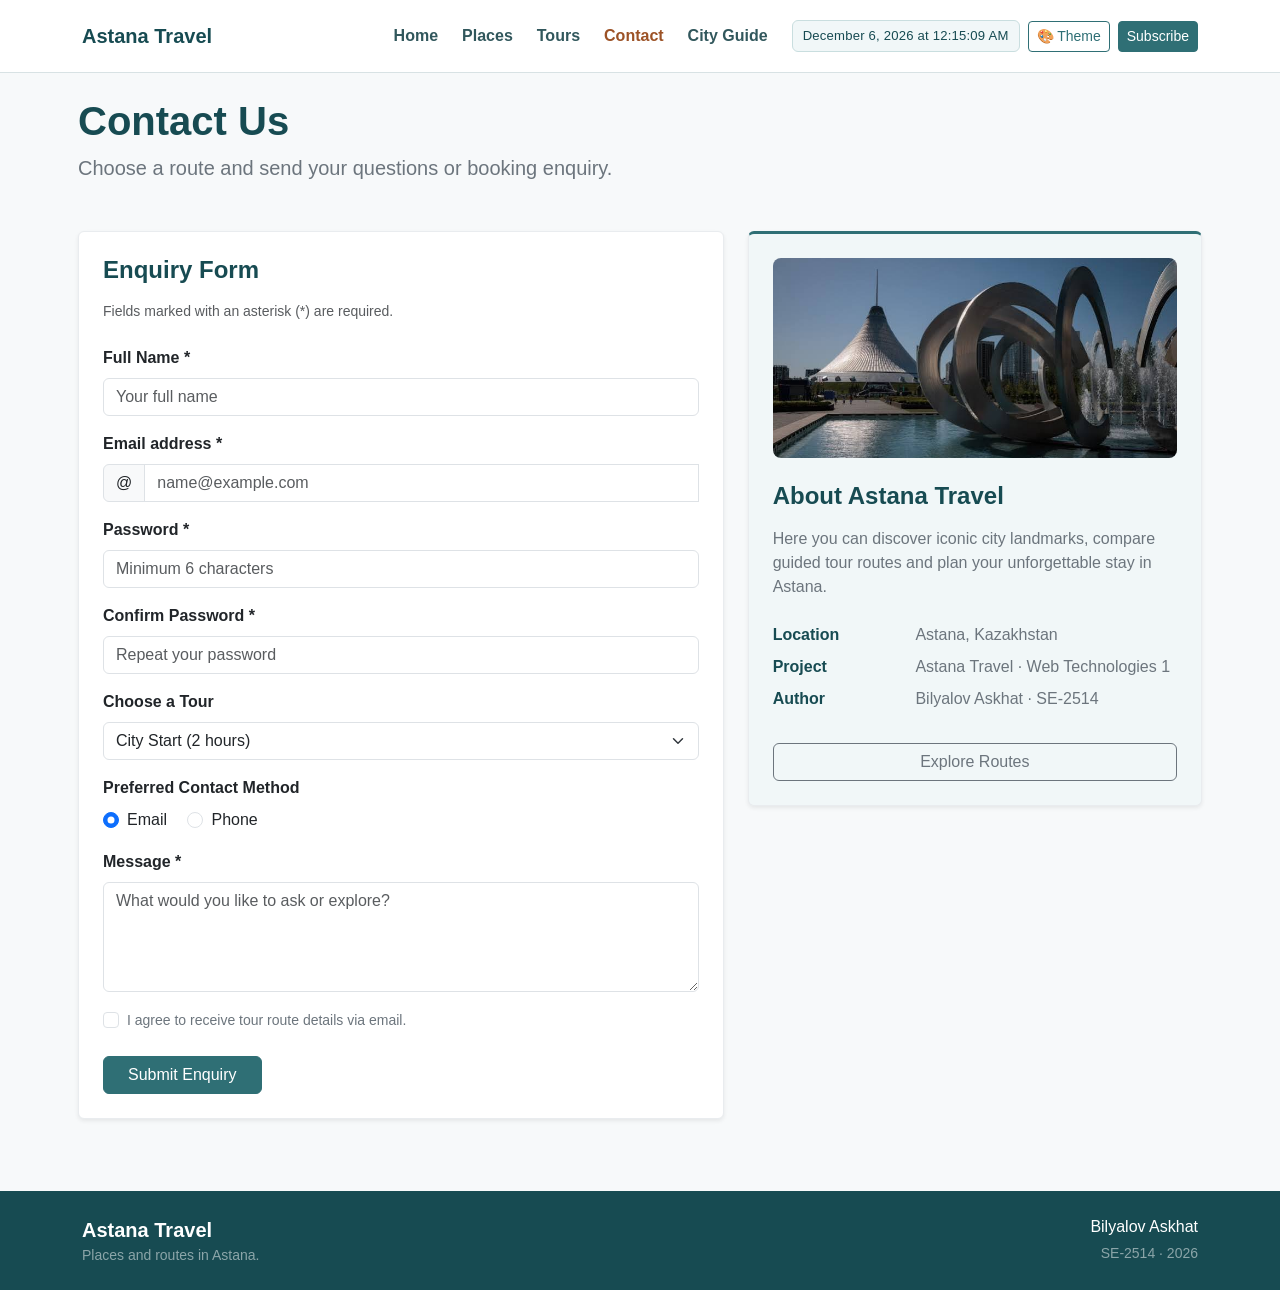
==== contact.html @ 49707ef2 "Complete Assignment 4" ====
<!doctype html>
<html lang="en">
  <head>
    <meta charset="UTF-8" />
    <meta name="viewport" content="width=device-width, initial-scale=1.0" />
    <meta name="description" content="Places to visit and walking routes in Astana." />
    <title>Contact | Astana Travel</title>
    <link href="https://cdn.jsdelivr.net/npm/bootstrap@5.3.3/dist/css/bootstrap.min.css" rel="stylesheet" />
    <link rel="stylesheet" href="css/style.css" />
  </head>
  <body>
    <header>
      <nav class="navbar navbar-expand-lg navbar-light bg-white py-3 custom-navbar">
        <div class="container">
          <a class="navbar-brand fw-bold text-teal" href="index.html">Astana Travel</a>
          <button
            class="navbar-toggler border-0"
            type="button"
            data-bs-toggle="collapse"
            data-bs-target="#mainNav"
            aria-controls="mainNav"
            aria-expanded="false"
            aria-label="Toggle navigation"
          >
            <span class="navbar-toggler-icon"></span>
          </button>
          <div class="collapse navbar-collapse" id="mainNav">
            <ul class="navbar-nav ms-auto mb-2 mb-lg-0 gap-lg-2">
              <li class="nav-item">
                <a class="nav-link fw-semibold" href="index.html">Home</a>
              </li>
              <li class="nav-item">
                <a class="nav-link fw-semibold" href="places.html">Places</a>
              </li>
              <li class="nav-item">
                <a class="nav-link fw-semibold" href="prices.html">Tours</a>
              </li>
              <li class="nav-item">
                <a class="nav-link active fw-semibold" aria-current="page" href="contact.html">Contact</a>
              </li>
              <li class="nav-item">
                <a class="nav-link fw-semibold" href="media-queries.html">City Guide</a>
              </li>
            </ul>
            <div class="d-flex flex-wrap align-items-center gap-2 mt-2 mt-lg-0 ms-lg-3">
              <span id="currentDateTime" class="datetime-badge">Loading date & time...</span>
              <button id="changeBgBtn" type="button" class="btn btn-sm btn-outline-teal" title="Toggle background color">🎨 Theme</button>
              <button id="openModalBtn" type="button" class="btn btn-sm btn-teal">Subscribe</button>
            </div>
          </div>
        </div>
      </nav>
    </header>

    <main class="container py-4 px-sm-2">
      <section class="mb-5">
        <h1 class="display-6 fw-bold text-teal mb-2">Contact Us</h1>
        <p class="text-secondary lead">Choose a route and send your questions or booking enquiry.</p>
      </section>

      <div class="row g-4">
        <section class="col-lg-7 col-12" id="enquiry">
          <div class="card shadow-sm border-light-subtle p-4">
            <h2 class="h4 fw-bold text-teal mb-3">Enquiry Form</h2>
            <p class="small text-muted mb-4">Fields marked with an asterisk (*) are required.</p>

            <form id="contact-form" action="contact.html#form-result" method="get" novalidate>
              <div class="mb-3">
                <label for="name" class="form-label fw-semibold">Full Name *</label>
                <input
                  id="name"
                  type="text"
                  class="form-control"
                  placeholder="Your full name"
                  autocomplete="name"
                  maxlength="80"
                />
                <div class="invalid-feedback">Name is required.</div>
              </div>

              <div class="mb-3">
                <label for="email" class="form-label fw-semibold">Email address *</label>
                <div class="input-group">
                  <span class="input-group-text bg-light">@</span>
                  <input
                    id="email"
                    type="email"
                    class="form-control"
                    placeholder="name@example.com"
                    autocomplete="email"
                  />
                  <div class="invalid-feedback">Please enter a valid email address.</div>
                </div>
              </div>

              <div class="mb-3">
                <label for="password" class="form-label fw-semibold">Password *</label>
                <input
                  id="password"
                  type="password"
                  class="form-control"
                  placeholder="Minimum 6 characters"
                  autocomplete="new-password"
                />
                <div class="invalid-feedback">Password must be at least 6 characters long.</div>
              </div>

              <div class="mb-3">
                <label for="confirmPassword" class="form-label fw-semibold">Confirm Password *</label>
                <input
                  id="confirmPassword"
                  type="password"
                  class="form-control"
                  placeholder="Repeat your password"
                  autocomplete="new-password"
                />
                <div class="invalid-feedback">Passwords do not match.</div>
              </div>

              <div class="mb-3">
                <label for="tour" class="form-label fw-semibold">Choose a Tour</label>
                <select id="tour" class="form-select">
                  <option selected>City Start (2 hours)</option>
                  <option>Culture Day (4 hours)</option>
                  <option>Full Astana (6 hours)</option>
                </select>
              </div>

              <div class="mb-3">
                <label class="form-label fw-semibold d-block">Preferred Contact Method</label>
                <div class="form-check form-check-inline">
                  <input class="form-check-input" type="radio" name="contactPref" id="prefEmail" value="email" checked />
                  <label class="form-check-label" for="prefEmail">Email</label>
                </div>
                <div class="form-check form-check-inline">
                  <input class="form-check-input" type="radio" name="contactPref" id="prefPhone" value="phone" />
                  <label class="form-check-label" for="prefPhone">Phone</label>
                </div>
              </div>

              <div class="mb-3">
                <label for="message" class="form-label fw-semibold">Message *</label>
                <textarea
                  id="message"
                  class="form-control"
                  rows="4"
                  placeholder="What would you like to ask or explore?"
                  maxlength="1000"
                ></textarea>
                <div class="invalid-feedback">Message is required.</div>
              </div>

              <div class="form-check mb-4">
                <input class="form-check-input" type="checkbox" id="consent" />
                <label class="form-check-label small text-secondary" for="consent">
                  I agree to receive tour route details via email.
                </label>
                <div class="invalid-feedback">You must agree before submitting.</div>
              </div>

              <button class="btn btn-teal px-4" type="submit">Submit Enquiry</button>
            </form>

            <div class="form-result alert alert-success mt-4" id="form-result">
              <h3 class="h5 alert-heading fw-bold mb-1">Details Checked</h3>
              <p class="mb-2">Thank you! Your enquiry has been received successfully.</p>
              <a href="contact.html#enquiry" class="btn btn-outline-success btn-sm">Submit another enquiry</a>
            </div>
          </div>
        </section>

        <aside class="col-lg-5 col-12" id="about">
          <div class="card sidebar-card shadow-sm border-light-subtle p-4 bg-light-mint">
            <img src="images/contact.jpeg" alt="Sculpture in Astana" class="img-fluid rounded-3 mb-4 object-fit-cover contact-aside-img" />
            <h2 class="h4 fw-bold text-teal mb-3">About Astana Travel</h2>
            <p class="text-secondary mb-4">
              Here you can discover iconic city landmarks, compare guided tour routes and plan your unforgettable stay in Astana.
            </p>
            <dl class="row mb-4">
              <dt class="col-sm-4 text-teal">Location</dt>
              <dd class="col-sm-8 text-secondary">Astana, Kazakhstan</dd>
              <dt class="col-sm-4 text-teal">Project</dt>
              <dd class="col-sm-8 text-secondary">Astana Travel · Web Technologies 1</dd>
              <dt class="col-sm-4 text-teal">Author</dt>
              <dd class="col-sm-8 text-secondary">Bilyalov Askhat · SE-2514</dd>
            </dl>
            <a href="prices.html" class="btn btn-outline-secondary w-100">Explore Routes</a>
          </div>
        </aside>
      </div>
    </main>

    <footer class="footer-bg text-white py-4 mt-5">
      <div class="container text-center">
        <div class="row gy-3">
          <div class="col-12 col-md-6 text-md-start">
            <strong class="fs-5">Astana Travel</strong>
            <p class="small text-white-50 mb-0">Places and routes in Astana.</p>
          </div>
          <div class="col-12 col-md-6 text-md-end">
            <p class="mb-1">Bilyalov Askhat</p>
            <p class="small text-white-50 mb-0">SE-2514 · 2026</p>
          </div>
        </div>
      </div>
    </footer>

    <!-- Task 3: Popup Subscription Form Modal -->
    <div id="subscriptionModal" class="custom-modal-overlay" style="display: none;">
      <div class="custom-modal-box">
        <div class="d-flex justify-content-between align-items-center mb-3">
          <h3 class="h5 fw-bold text-teal mb-0">Subscribe to Astana Travel</h3>
          <button type="button" id="closeModalBtn" class="btn-close" aria-label="Close"></button>
        </div>
        <p class="text-secondary small mb-3">
          Get exclusive tour discounts, seasonal guides, and Astana event notifications directly in your inbox.
        </p>
        <form id="popupSubscribeForm" novalidate>
          <div class="mb-3">
            <label for="popupEmail" class="form-label fw-semibold">Email address *</label>
            <input
              type="email"
              id="popupEmail"
              class="form-control"
              placeholder="name@example.com"
              required
            />
            <div class="invalid-feedback">Please enter a valid email address.</div>
          </div>
          <button type="submit" class="btn btn-teal w-100">Subscribe Now</button>
        </form>
        <div id="popupSuccessMsg" class="alert alert-success mt-3 py-2 small" style="display: none;">
          🎉 Thank you for subscribing! Check your inbox soon.
        </div>
      </div>
    </div>

    <script src="https://cdn.jsdelivr.net/npm/bootstrap@5.3.3/dist/js/bootstrap.bundle.min.js"></script>
    <script src="js/main.js"></script>
  </body>
</html>
---- css/style.css ----
body {
  font-family: Arial, sans-serif;
  color: #263238;
  background-color: #f7f9fa;
  min-height: 100vh;
  display: flex;
  flex-direction: column;
}

main {
  flex: 1;
}

.text-teal {
  color: #174b52 !important;
}

.bg-teal {
  background-color: #174b52 !important;
}

.bg-teal-subtle {
  background-color: #eaf3f4 !important;
}

.bg-light-mint {
  background-color: #f1f7f8;
}

.custom-navbar {
  background-color: #ffffff;
  border-bottom: 1px solid #d8e2e4;
}

.navbar-nav .nav-link {
  color: #31575c;
  padding: 8px 12px;
}

.navbar-nav .nav-link:hover,
.navbar-nav .nav-link.active {
  color: #9c5226;
}

.btn-teal {
  background-color: #2f6f75;
  color: #ffffff;
  border: 1px solid #2f6f75;
}

.btn-teal:hover {
  background-color: #174b52;
  color: #ffffff;
}

.btn-outline-teal {
  color: #2f6f75;
  border: 1px solid #2f6f75;
}

.btn-outline-teal:hover {
  background-color: #2f6f75;
  color: #ffffff;
}

.sidebar-card {
  border-top: 3px solid #2f6f75 !important;
}

.sidebar-nav a {
  background-color: #f1f7f8;
  color: #174b52;
  font-size: 14px;
  font-weight: 500;
  border-radius: 6px;
  padding: 8px 12px;
  text-decoration: none;
  display: block;
}

.sidebar-nav a:hover,
.sidebar-nav a:focus-visible {
  background-color: #dcebed;
  color: #174b52;
}

.table-teal th {
  background-color: #2f6f75;
  color: #ffffff;
}

.footer-bg {
  background-color: #174b52;
}

.hero-img {
  height: 320px;
}

.card-thumb {
  height: 180px;
  object-fit: cover;
}

.carousel-img {
  height: 480px;
  object-fit: cover;
}

.author-img {
  width: 80px;
  height: 80px;
}

.contact-aside-img {
  height: 200px;
}

.form-result {
  display: none;
}

.form-result:target {
  display: block;
}

@media (max-width: 768px) {
  .hero-img {
    height: 220px;
  }
  .carousel-img {
    height: 260px;
  }
}

/* ==========================================================================
   Assignment 4: Interactive JS Component Styles
   ========================================================================== */

/* Task 4: Smooth transition for background color change */
body {
  transition: background-color 0.4s ease;
}

/* Task 5: Date Time badge styling */
.datetime-badge {
  font-size: 0.82rem;
  letter-spacing: 0.2px;
  background-color: #f1f7f8;
  color: #174b52;
  border: 1px solid #c9dedf;
  border-radius: 6px;
  padding: 5px 10px;
  display: inline-flex;
  align-items: center;
  gap: 6px;
}

/* Task 2: Custom Accordion */
.custom-accordion {
  border-radius: 8px;
  overflow: hidden;
}

.custom-accordion-item {
  border: 1px solid #d8e2e4;
  border-radius: 8px;
  margin-bottom: 12px;
  background-color: #ffffff;
  overflow: hidden;
  transition: border-color 0.2s ease, box-shadow 0.2s ease;
}

.custom-accordion-item:hover {
  border-color: #2f6f75;
}

.custom-accordion-header {
  width: 100%;
  padding: 14px 18px;
  background: #ffffff;
  border: none;
  text-align: left;
  font-weight: 600;
  color: #174b52;
  font-size: 1rem;
  display: flex;
  justify-content: space-between;
  align-items: center;
  cursor: pointer;
  transition: background-color 0.2s ease, color 0.2s ease;
}

.custom-accordion-header:hover {
  background-color: #f8fbfb;
  color: #2f6f75;
}

.custom-accordion-icon {
  font-size: 1.25rem;
  font-weight: bold;
  line-height: 1;
  color: #2f6f75;
  transition: transform 0.3s ease;
}

.custom-accordion-item.active .custom-accordion-icon {
  transform: rotate(45deg);
}

.custom-accordion-body {
  max-height: 0;
  overflow: hidden;
  transition: max-height 0.35s ease-out;
  background-color: #fbfdfd;
}

.custom-accordion-content {
  padding: 14px 18px;
  color: #495057;
  font-size: 0.95rem;
  line-height: 1.6;
  border-top: 1px solid #edf2f4;
}

/* Task 3: Popup Modal */
.custom-modal-overlay {
  position: fixed;
  top: 0;
  left: 0;
  width: 100vw;
  height: 100vh;
  background-color: rgba(15, 30, 35, 0.55);
  display: flex;
  justify-content: center;
  align-items: center;
  z-index: 2000;
  padding: 16px;
  backdrop-filter: blur(3px);
}

.custom-modal-box {
  background: #ffffff;
  border-radius: 12px;
  max-width: 500px;
  width: 100%;
  padding: 24px;
  box-shadow: 0 16px 40px rgba(0, 0, 0, 0.2);
  position: relative;
  animation: modalSlideDown 0.25s ease-out;
}

@keyframes modalSlideDown {
  from {
    opacity: 0;
    transform: translateY(-24px) scale(0.97);
  }
  to {
    opacity: 1;
    transform: translateY(0) scale(1);
  }
}
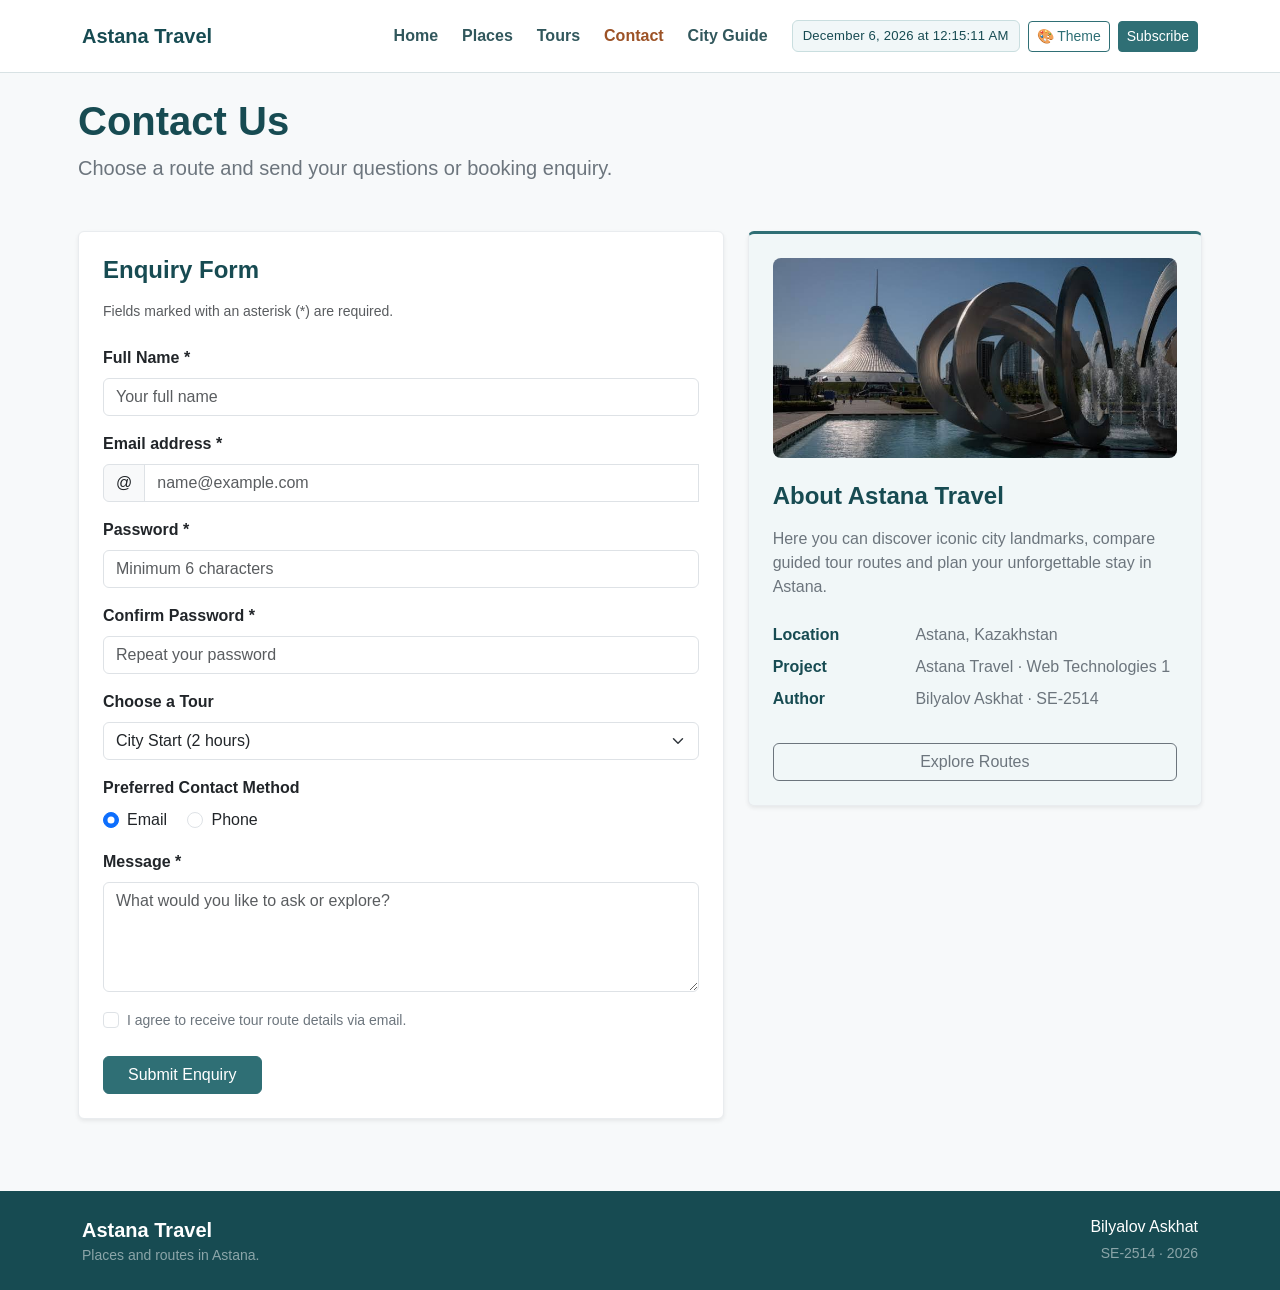
==== commit a2025279: "Simplify JavaScript and fix form validation" ====
--- a/contact.html
+++ b/contact.html
@@ -64,7 +64,7 @@
             <h2 class="h4 fw-bold text-teal mb-3">Enquiry Form</h2>
             <p class="small text-muted mb-4">Fields marked with an asterisk (*) are required.</p>
 
-            <form id="contact-form" action="contact.html#form-result" method="get" novalidate>
+            <form id="contact-form" novalidate>
               <div class="mb-3">
                 <label for="name" class="form-label fw-semibold">Full Name *</label>
                 <input
@@ -102,7 +102,7 @@
                   placeholder="Minimum 6 characters"
                   autocomplete="new-password"
                 />
-                <div class="invalid-feedback">Password must be at least 6 characters long.</div>
+                <div class="invalid-feedback">Enter a password with at least 6 characters (not only spaces).</div>
               </div>
 
               <div class="mb-3">
@@ -114,7 +114,7 @@
                   placeholder="Repeat your password"
                   autocomplete="new-password"
                 />
-                <div class="invalid-feedback">Passwords do not match.</div>
+                <div class="invalid-feedback">Confirm your password. Both passwords must match.</div>
               </div>
 
               <div class="mb-3">
@@ -163,7 +163,7 @@
 
             <div class="form-result alert alert-success mt-4" id="form-result">
               <h3 class="h5 alert-heading fw-bold mb-1">Details Checked</h3>
-              <p class="mb-2">Thank you! Your enquiry has been received successfully.</p>
+              <p class="mb-2">All fields are valid. This demo does not send your enquiry.</p>
               <a href="contact.html#enquiry" class="btn btn-outline-success btn-sm">Submit another enquiry</a>
             </div>
           </div>
@@ -230,7 +230,7 @@
           <button type="submit" class="btn btn-teal w-100">Subscribe Now</button>
         </form>
         <div id="popupSuccessMsg" class="alert alert-success mt-3 py-2 small" style="display: none;">
-          🎉 Thank you for subscribing! Check your inbox soon.
+          Thank you! Your email passed validation. This demo does not send emails.
         </div>
       </div>
     </div>
--- a/css/style.css
+++ b/css/style.css
@@ -5,6 +5,7 @@
   min-height: 100vh;
   display: flex;
   flex-direction: column;
+  transition: background-color 0.4s ease;
 }
 
 main {
@@ -118,10 +119,6 @@
 
 .form-result {
   display: none;
-}
-
-.form-result:target {
-  display: block;
 }
 
 @media (max-width: 768px) {
@@ -136,11 +133,6 @@
 /* ==========================================================================
    Assignment 4: Interactive JS Component Styles
    ========================================================================== */
-
-/* Task 4: Smooth transition for background color change */
-body {
-  transition: background-color 0.4s ease;
-}
 
 /* Task 5: Date Time badge styling */
 .datetime-badge {
@@ -236,7 +228,7 @@
   align-items: center;
   z-index: 2000;
   padding: 16px;
-  backdrop-filter: blur(3px);
+  overflow-y: auto;
 }
 
 .custom-modal-box {
@@ -247,17 +239,6 @@
   padding: 24px;
   box-shadow: 0 16px 40px rgba(0, 0, 0, 0.2);
   position: relative;
-  animation: modalSlideDown 0.25s ease-out;
-}
-
-@keyframes modalSlideDown {
-  from {
-    opacity: 0;
-    transform: translateY(-24px) scale(0.97);
-  }
-  to {
-    opacity: 1;
-    transform: translateY(0) scale(1);
-  }
-}
-
+  max-height: 100%;
+  overflow-y: auto;
+}
